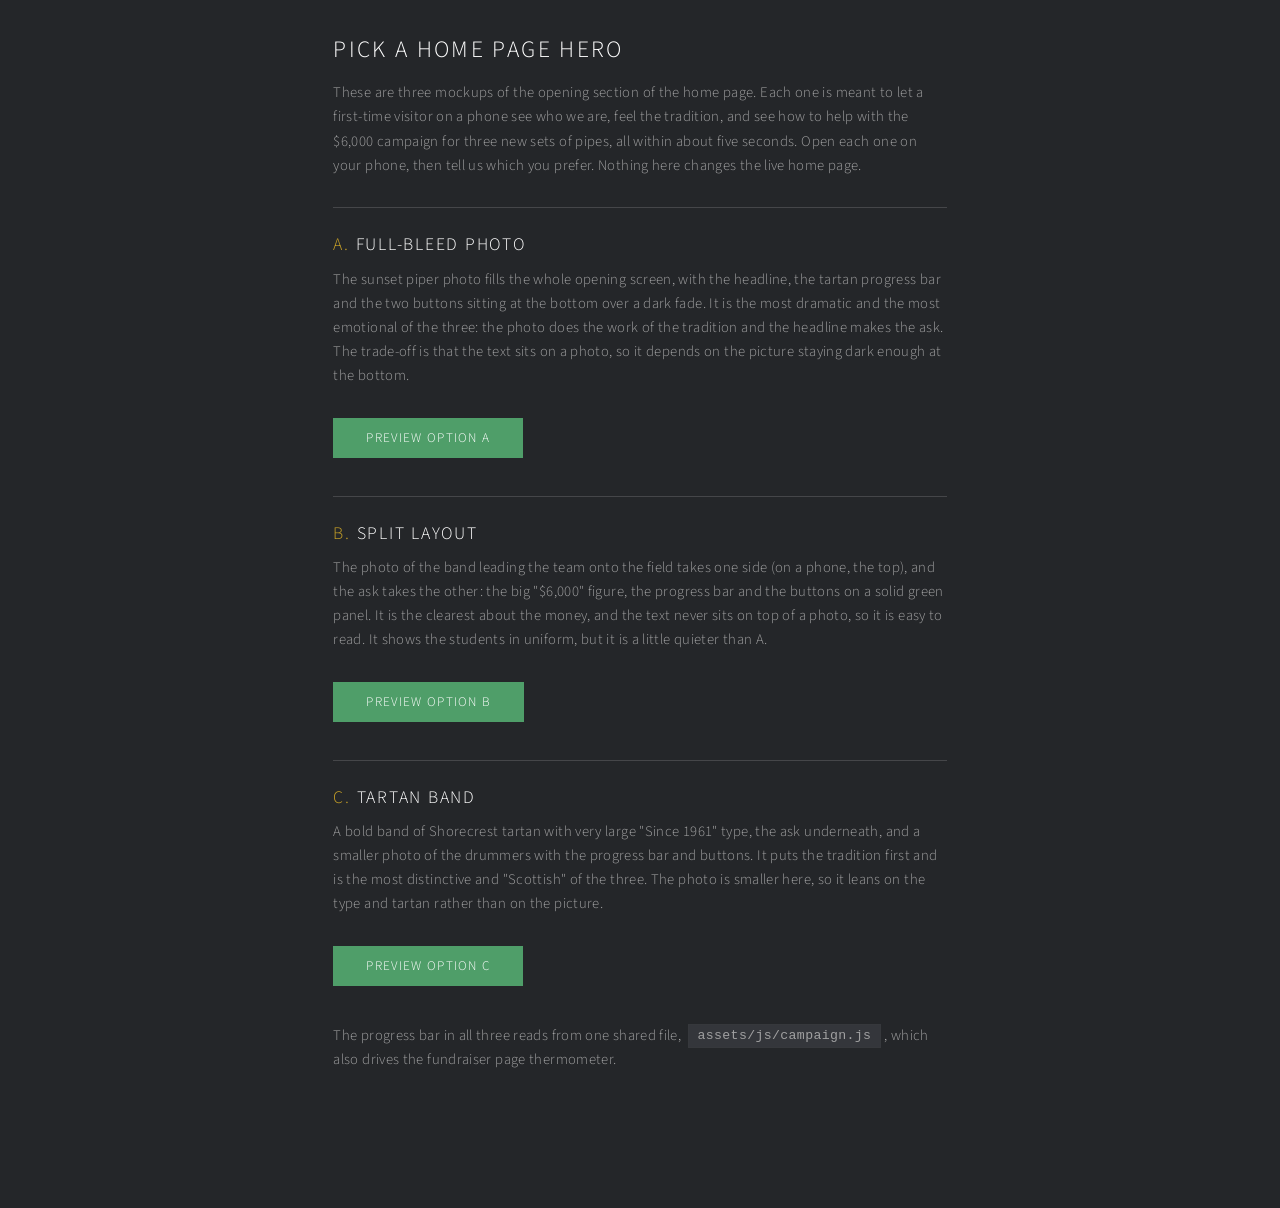
==== mockups/index.html @ 3d513df0 "Add hero mockups and shared campaign numbers (#9) Add assets/js/campaign.js as the single place for " ====
<!DOCTYPE HTML>
<html>
	<head>
		<title>Home page hero options | Shorecrest Pipers Club</title>
		<meta charset="utf-8" />
		<meta name="viewport" content="width=device-width, initial-scale=1" />
		<meta name="robots" content="noindex" />
		<link rel="stylesheet" href="../assets/css/main.css" />
		<link rel="stylesheet" href="../assets/css/pipers.css" />
		<link rel="stylesheet" href="hero.css" />
	</head>
	<body>
		<div class="chooser">
			<h1>Pick a home page hero</h1>
			<p>These are three mockups of the opening section of the home page. Each one is meant to let a first-time visitor on a phone see who we are, feel the tradition, and see how to help with the $6,000 campaign for three new sets of pipes, all within about five seconds. Open each one on your phone, then tell us which you prefer. Nothing here changes the live home page.</p>

			<div class="option">
				<h2><span class="tag">A.</span> Full-bleed photo</h2>
				<p>The sunset piper photo fills the whole opening screen, with the headline, the tartan progress bar and the two buttons sitting at the bottom over a dark fade. It is the most dramatic and the most emotional of the three: the photo does the work of the tradition and the headline makes the ask. The trade-off is that the text sits on a photo, so it depends on the picture staying dark enough at the bottom.</p>
				<p><a href="hero-a.html" class="button primary">Preview option A</a></p>
			</div>

			<div class="option">
				<h2><span class="tag">B.</span> Split layout</h2>
				<p>The photo of the band leading the team onto the field takes one side (on a phone, the top), and the ask takes the other: the big "$6,000" figure, the progress bar and the buttons on a solid green panel. It is the clearest about the money, and the text never sits on top of a photo, so it is easy to read. It shows the students in uniform, but it is a little quieter than A.</p>
				<p><a href="hero-b.html" class="button primary">Preview option B</a></p>
			</div>

			<div class="option">
				<h2><span class="tag">C.</span> Tartan band</h2>
				<p>A bold band of Shorecrest tartan with very large "Since 1961" type, the ask underneath, and a smaller photo of the drummers with the progress bar and buttons. It puts the tradition first and is the most distinctive and "Scottish" of the three. The photo is smaller here, so it leans on the type and tartan rather than on the picture.</p>
				<p><a href="hero-c.html" class="button primary">Preview option C</a></p>
			</div>

			<p>The progress bar in all three reads from one shared file, <code>assets/js/campaign.js</code>, which also drives the fundraiser page thermometer.</p>
		</div>
	</body>
</html>
---- assets/css/main.css ----
@import url(fontawesome-all.min.css);
@import url("https://fonts.googleapis.com/css?family=Source+Sans+Pro:300,300italic,400,400italic");

/*
	Multiverse by HTML5 UP
	html5up.net | @ajlkn
	Free for personal and commercial use under the CCA 3.0 license (html5up.net/license)
*/

@-moz-keyframes spinner {
	0% {
		-moz-transform: rotate(0deg);
		-webkit-transform: rotate(0deg);
		-ms-transform: rotate(0deg);
		transform: rotate(0deg);
	}

	100% {
		-moz-transform: rotate(359deg);
		-webkit-transform: rotate(359deg);
		-ms-transform: rotate(359deg);
		transform: rotate(359deg);
	}
}

@-webkit-keyframes spinner {
	0% {
		-moz-transform: rotate(0deg);
		-webkit-transform: rotate(0deg);
		-ms-transform: rotate(0deg);
		transform: rotate(0deg);
	}

	100% {
		-moz-transform: rotate(359deg);
		-webkit-transform: rotate(359deg);
		-ms-transform: rotate(359deg);
		transform: rotate(359deg);
	}
}

@-ms-keyframes spinner {
	0% {
		-moz-transform: rotate(0deg);
		-webkit-transform: rotate(0deg);
		-ms-transform: rotate(0deg);
		transform: rotate(0deg);
	}

	100% {
		-moz-transform: rotate(359deg);
		-webkit-transform: rotate(359deg);
		-ms-transform: rotate(359deg);
		transform: rotate(359deg);
	}
}

@keyframes spinner {
	0% {
		-moz-transform: rotate(0deg);
		-webkit-transform: rotate(0deg);
		-ms-transform: rotate(0deg);
		transform: rotate(0deg);
	}

	100% {
		-moz-transform: rotate(359deg);
		-webkit-transform: rotate(359deg);
		-ms-transform: rotate(359deg);
		transform: rotate(359deg);
	}
}

html, body, div, span, applet, object,
iframe, h1, h2, h3, h4, h5, h6, p, blockquote,
pre, a, abbr, acronym, address, big, cite,
code, del, dfn, em, img, ins, kbd, q, s, samp,
small, strike, strong, sub, sup, tt, var, b,
u, i, center, dl, dt, dd, ol, ul, li, fieldset,
form, label, legend, table, caption, tbody,
tfoot, thead, tr, th, td, article, aside,
canvas, details, embed, figure, figcaption,
footer, header, hgroup, menu, nav, output, ruby,
section, summary, time, mark, audio, video {
	margin: 0;
	padding: 0;
	border: 0;
	font-size: 100%;
	font: inherit;
	vertical-align: baseline;}

article, aside, details, figcaption, figure,
footer, header, hgroup, menu, nav, section {
	display: block;}

body {
	line-height: 1;
}

ol, ul {
	list-style: none;
}

blockquote, q {
	quotes: none;
}

	blockquote:before, blockquote:after, q:before, q:after {
		content: '';
		content: none;
	}

table {
	border-collapse: collapse;
	border-spacing: 0;
}

body {
	-webkit-text-size-adjust: none;
}

mark {
	background-color: transparent;
	color: inherit;
}

input::-moz-focus-inner {
	border: 0;
	padding: 0;
}

input, select, textarea {
	-moz-appearance: none;
	-webkit-appearance: none;
	-ms-appearance: none;
	appearance: none;
}

/* Basic */

	@-ms-viewport {
		width: device-width;
	}

	body {
		-ms-overflow-style: scrollbar;
	}

	@media screen and (max-width: 480px) {

		html, body {
			min-width: 320px;
		}

	}

	html {
		box-sizing: border-box;
	}

	*, *:before, *:after {
		box-sizing: inherit;
	}

	body {
		background: #242629;
	}

		body.is-preload *, body.is-preload *:before, body.is-preload *:after {
			-moz-animation: none !important;
			-webkit-animation: none !important;
			-ms-animation: none !important;
			animation: none !important;
			-moz-transition: none !important;
			-webkit-transition: none !important;
			-ms-transition: none !important;
			transition: none !important;
		}

		body.is-resizing *, body.is-resizing *:before, body.is-resizing *:after {
			-moz-animation: none !important;
			-webkit-animation: none !important;
			-ms-animation: none !important;
			animation: none !important;
			-moz-transition: none !important;
			-webkit-transition: none !important;
			-ms-transition: none !important;
			transition: none !important;
		}

/* Type */

	body, input, select, textarea {
		color: #a0a0a1;
		font-family: "Source Sans Pro", Helvetica, sans-serif;
		font-size: 15pt;
		font-weight: 300;
		letter-spacing: 0.025em;
		line-height: 1.65;
	}

		@media screen and (max-width: 1680px) {

			body, input, select, textarea {
				font-size: 11pt;
			}

		}

	a {
		-moz-transition: color 0.2s ease-in-out, border-bottom-color 0.2s ease-in-out;
		-webkit-transition: color 0.2s ease-in-out, border-bottom-color 0.2s ease-in-out;
		-ms-transition: color 0.2s ease-in-out, border-bottom-color 0.2s ease-in-out;
		transition: color 0.2s ease-in-out, border-bottom-color 0.2s ease-in-out;
		border-bottom: dotted 1px;
		color: #34a58e;
		text-decoration: none;
	}

		a:hover {
			border-bottom-color: transparent;
			color: #34a58e !important;
		}

	strong, b {
		color: #ffffff;
		font-weight: 300;
	}

	em, i {
		font-style: italic;
	}

	p {
		margin: 0 0 2em 0;
	}

	h1, h2, h3, h4, h5, h6 {
		color: #ffffff;
		font-weight: 300;
		letter-spacing: 0.1em;
		line-height: 1.5;
		margin: 0 0 1em 0;
		text-transform: uppercase;
	}

		h1 a, h2 a, h3 a, h4 a, h5 a, h6 a {
			color: inherit;
			text-decoration: none;
		}

	h1 {
		font-size: 2em;
	}

	h2 {
		font-size: 1.25em;
	}

	h3 {
		font-size: 1.1em;
	}

	h4 {
		font-size: 1em;
	}

	h5 {
		font-size: 0.9em;
	}

	h6 {
		font-size: 0.7em;
	}

	@media screen and (max-width: 736px) {

		h2 {
			font-size: 1em;
		}

		h3 {
			font-size: 0.9em;
		}

		h4 {
			font-size: 0.8em;
		}

		h5 {
			font-size: 0.7em;
		}

		h6 {
			font-size: 0.7em;
		}

	}

	sub {
		font-size: 0.8em;
		position: relative;
		top: 0.5em;
	}

	sup {
		font-size: 0.8em;
		position: relative;
		top: -0.5em;
	}

	blockquote {
		border-left: 4px #36383c;
		font-style: italic;
		margin: 0 0 2em 0;
		padding: 0.5em 0 0.5em 2em;
	}

	code {
		background: #34363b;
		border: solid 1px #36383c;
		font-family: "Courier New", monospace;
		font-size: 0.9em;
		margin: 0 0.25em;
		padding: 0.25em 0.65em;
	}

	pre {
		-webkit-overflow-scrolling: touch;
		font-family: "Courier New", monospace;
		font-size: 0.9em;
		margin: 0 0 2em 0;
	}

		pre code {
			display: block;
			line-height: 1.75;
			padding: 1em 1.5em;
			overflow-x: auto;
		}

	hr {
		border: 0;
		border-bottom: solid 1px #36383c;
		margin: 2em 0;
	}

		hr.major {
			margin: 3em 0;
		}

	.align-left {
		text-align: left;
	}

	.align-center {
		text-align: center;
	}

	.align-right {
		text-align: right;
	}

/* Button */

	input[type="submit"],
	input[type="reset"],
	input[type="button"],
	button,
	.button {
		-moz-appearance: none;
		-webkit-appearance: none;
		-ms-appearance: none;
		appearance: none;
		-moz-transition: background-color 0.2s ease-in-out, box-shadow 0.2s ease-in-out, color 0.2s ease-in-out;
		-webkit-transition: background-color 0.2s ease-in-out, box-shadow 0.2s ease-in-out, color 0.2s ease-in-out;
		-ms-transition: background-color 0.2s ease-in-out, box-shadow 0.2s ease-in-out, color 0.2s ease-in-out;
		transition: background-color 0.2s ease-in-out, box-shadow 0.2s ease-in-out, color 0.2s ease-in-out;
		background-color: transparent;
		border: 0;
		border-radius: 0;
		box-shadow: inset 0 0 0 2px #36383c;
		color: #ffffff !important;
		cursor: pointer;
		display: inline-block;
		font-size: 0.9em;
		font-weight: 300;
		height: 3.05556em;
		letter-spacing: 0.1em;
		line-height: 3.05556em;
		padding: 0 2.5em;
		text-align: center;
		text-decoration: none;
		text-transform: uppercase;
		white-space: nowrap;
	}

		input[type="submit"]:hover,
		input[type="reset"]:hover,
		input[type="button"]:hover,
		button:hover,
		.button:hover {
			box-shadow: inset 0 0 0 2px #34a58e;
			color: #34a58e !important;
		}

			input[type="submit"]:hover:active,
			input[type="reset"]:hover:active,
			input[type="button"]:hover:active,
			button:hover:active,
			.button:hover:active {
				background-color: rgba(52, 165, 142, 0.15);
				color: #34a58e !important;
			}

		input[type="submit"].icon,
		input[type="reset"].icon,
		input[type="button"].icon,
		button.icon,
		.button.icon {
			padding-left: 1.35em;
		}

			input[type="submit"].icon:before,
			input[type="reset"].icon:before,
			input[type="button"].icon:before,
			button.icon:before,
			.button.icon:before {
				margin-right: 0.5em;
			}

		input[type="submit"].fit,
		input[type="reset"].fit,
		input[type="button"].fit,
		button.fit,
		.button.fit {
			width: 100%;
		}

		input[type="submit"].small,
		input[type="reset"].small,
		input[type="button"].small,
		button.small,
		.button.small {
			font-size: 0.8em;
		}

		input[type="submit"].large,
		input[type="reset"].large,
		input[type="button"].large,
		button.large,
		.button.large {
			font-size: 1.35em;
		}

		input[type="submit"].primary,
		input[type="reset"].primary,
		input[type="button"].primary,
		button.primary,
		.button.primary {
			background-color: #34a58e;
			box-shadow: none;
		}

			input[type="submit"].primary:hover,
			input[type="reset"].primary:hover,
			input[type="button"].primary:hover,
			button.primary:hover,
			.button.primary:hover {
				background-color: #47c5ab;
				color: #ffffff !important;
			}

				input[type="submit"].primary:hover:active,
				input[type="reset"].primary:hover:active,
				input[type="button"].primary:hover:active,
				button.primary:hover:active,
				.button.primary:hover:active {
					background-color: #287e6d;
				}

		input[type="submit"].disabled, input[type="submit"]:disabled,
		input[type="reset"].disabled,
		input[type="reset"]:disabled,
		input[type="button"].disabled,
		input[type="button"]:disabled,
		button.disabled,
		button:disabled,
		.button.disabled,
		.button:disabled {
			pointer-events: none;
			opacity: 0.35;
		}

/* Form */

	form {
		margin: 0 0 2em 0;
	}

		form > :last-child {
			margin-bottom: 0;
		}

		form > .fields {
			display: -moz-flex;
			display: -webkit-flex;
			display: -ms-flex;
			display: flex;
			-moz-flex-wrap: wrap;
			-webkit-flex-wrap: wrap;
			-ms-flex-wrap: wrap;
			flex-wrap: wrap;
			width: calc(100% + 3em);
			margin: -1.5em 0 2em -1.5em;
		}

			form > .fields > .field {
				-moz-flex-grow: 0;
				-webkit-flex-grow: 0;
				-ms-flex-grow: 0;
				flex-grow: 0;
				-moz-flex-shrink: 0;
				-webkit-flex-shrink: 0;
				-ms-flex-shrink: 0;
				flex-shrink: 0;
				padding: 1.5em 0 0 1.5em;
				width: calc(100% - 1.5em);
			}

				form > .fields > .field.half {
					width: calc(50% - 0.75em);
				}

				form > .fields > .field.third {
					width: calc(100%/3 - 0.5em);
				}

				form > .fields > .field.quarter {
					width: calc(25% - 0.375em);
				}

		@media screen and (max-width: 736px) {

			form > .fields {
				width: calc(100% + 3em);
				margin: -1.5em 0 2em -1.5em;
			}

				form > .fields > .field {
					padding: 1.5em 0 0 1.5em;
					width: calc(100% - 1.5em);
				}

					form > .fields > .field.half {
						width: calc(100% - 1.5em);
					}

					form > .fields > .field.third {
						width: calc(100% - 1.5em);
					}

					form > .fields > .field.quarter {
						width: calc(100% - 1.5em);
					}

		}

	label {
		color: #ffffff;
		display: block;
		font-size: 0.9em;
		font-weight: 300;
		margin: 0 0 1em 0;
	}

	input[type="text"],
	input[type="password"],
	input[type="email"],
	input[type="tel"],
	input[type="search"],
	input[type="url"],
	select,
	textarea {
		-moz-appearance: none;
		-webkit-appearance: none;
		-ms-appearance: none;
		appearance: none;
		background: #34363b;
		border: 0;
		border-radius: 0;
		color: #a0a0a1;
		display: block;
		outline: 0;
		padding: 0 1em;
		text-decoration: none;
		width: 100%;
	}

		input[type="text"]:invalid,
		input[type="password"]:invalid,
		input[type="email"]:invalid,
		input[type="tel"]:invalid,
		input[type="search"]:invalid,
		input[type="url"]:invalid,
		select:invalid,
		textarea:invalid {
			box-shadow: none;
		}

		input[type="text"]:focus,
		input[type="password"]:focus,
		input[type="email"]:focus,
		input[type="tel"]:focus,
		input[type="search"]:focus,
		input[type="url"]:focus,
		select:focus,
		textarea:focus {
			box-shadow: inset 0 0 0 2px #34a58e;
		}

	select {
		background-image: url("data:image/svg+xml;charset=utf8,%3Csvg xmlns='http://www.w3.org/2000/svg' width='40' height='40' preserveAspectRatio='none' viewBox='0 0 40 40'%3E%3Cpath d='M9.4,12.3l10.4,10.4l10.4-10.4c0.2-0.2,0.5-0.4,0.9-0.4c0.3,0,0.6,0.1,0.9,0.4l3.3,3.3c0.2,0.2,0.4,0.5,0.4,0.9 c0,0.4-0.1,0.6-0.4,0.9L20.7,31.9c-0.2,0.2-0.5,0.4-0.9,0.4c-0.3,0-0.6-0.1-0.9-0.4L4.3,17.3c-0.2-0.2-0.4-0.5-0.4-0.9 c0-0.4,0.1-0.6,0.4-0.9l3.3-3.3c0.2-0.2,0.5-0.4,0.9-0.4S9.1,12.1,9.4,12.3z' fill='%2336383c' /%3E%3C/svg%3E");
		background-size: 1.25rem;
		background-repeat: no-repeat;
		background-position: calc(100% - 1rem) center;
		height: 2.75em;
		padding-right: 2.75em;
		text-overflow: ellipsis;
	}

		select option {
			color: #ffffff;
			background: #242629;
		}

		select:focus::-ms-value {
			background-color: transparent;
		}

		select::-ms-expand {
			display: none;
		}

	input[type="text"],
	input[type="password"],
	input[type="email"],
	input[type="tel"],
	input[type="search"],
	input[type="url"],
	select {
		height: 2.75em;
	}

	textarea {
		padding: 0.75em 1em;
	}

	input[type="checkbox"],
	input[type="radio"] {
		-moz-appearance: none;
		-webkit-appearance: none;
		-ms-appearance: none;
		appearance: none;
		display: block;
		float: left;
		margin-right: -2em;
		opacity: 0;
		width: 1em;
		z-index: -1;
	}

		input[type="checkbox"] + label,
		input[type="radio"] + label {
			text-decoration: none;
			color: #a0a0a1;
			cursor: pointer;
			display: inline-block;
			font-size: 1em;
			font-weight: 300;
			padding-left: 2.4em;
			padding-right: 0.75em;
			position: relative;
		}

			input[type="checkbox"] + label:before,
			input[type="radio"] + label:before {
				-moz-osx-font-smoothing: grayscale;
				-webkit-font-smoothing: antialiased;
				display: inline-block;
				font-style: normal;
				font-variant: normal;
				text-rendering: auto;
				line-height: 1;
				text-transform: none !important;
				font-family: 'Font Awesome 5 Free';
				font-weight: 900;
			}

			input[type="checkbox"] + label:before,
			input[type="radio"] + label:before {
				background: #34363b;
				content: '';
				display: inline-block;
				font-size: 0.8em;
				height: 2.0625em;
				left: 0;
				line-height: 2.0625em;
				position: absolute;
				text-align: center;
				top: 0;
				width: 2.0625em;
			}

		input[type="checkbox"]:checked + label:before,
		input[type="radio"]:checked + label:before {
			background: #34a58e;
			border-color: #34a58e;
			color: #ffffff;
			content: '\f00c';
		}

		input[type="checkbox"]:focus + label:before,
		input[type="radio"]:focus + label:before {
			box-shadow: 0 0 0 2px #34a58e;
		}

	input[type="radio"] + label:before {
		border-radius: 100%;
	}

	::-webkit-input-placeholder {
		color: #707071 !important;
		opacity: 1.0;
	}

	:-moz-placeholder {
		color: #707071 !important;
		opacity: 1.0;
	}

	::-moz-placeholder {
		color: #707071 !important;
		opacity: 1.0;
	}

	:-ms-input-placeholder {
		color: #707071 !important;
		opacity: 1.0;
	}

/* Icon */

	.icon {
		text-decoration: none;
		border-bottom: none;
		position: relative;
	}

		.icon:before {
			-moz-osx-font-smoothing: grayscale;
			-webkit-font-smoothing: antialiased;
			display: inline-block;
			font-style: normal;
			font-variant: normal;
			text-rendering: auto;
			line-height: 1;
			text-transform: none !important;
			font-family: 'Font Awesome 5 Free';
			font-weight: 400;
		}

		.icon > .label {
			display: none;
		}

		.icon:before {
			line-height: inherit;
		}

		.icon.solid:before {
			font-weight: 900;
		}

		.icon.brands:before {
			font-family: 'Font Awesome 5 Brands';
		}

/* List */

	ol {
		list-style: decimal;
		margin: 0 0 2em 0;
		padding-left: 1.25em;
	}

		ol li {
			padding-left: 0.25em;
		}

	ul {
		list-style: disc;
		margin: 0 0 2em 0;
		padding-left: 1em;
	}

		ul li {
			padding-left: 0.5em;
		}

		ul.alt {
			list-style: none;
			padding-left: 0;
		}

			ul.alt li {
				border-top: solid 1px #36383c;
				padding: 0.5em 0;
			}

				ul.alt li:first-child {
					border-top: 0;
					padding-top: 0;
				}

	dl {
		margin: 0 0 2em 0;
	}

		dl dt {
			display: block;
			font-weight: 300;
			margin: 0 0 1em 0;
		}

		dl dd {
			margin-left: 2em;
		}

/* Actions */

	ul.actions {
		display: -moz-flex;
		display: -webkit-flex;
		display: -ms-flex;
		display: flex;
		cursor: default;
		list-style: none;
		margin-left: -1em;
		padding-left: 0;
	}

		ul.actions li {
			padding: 0 0 0 1em;
			vertical-align: middle;
		}

		ul.actions.special {
			-moz-justify-content: center;
			-webkit-justify-content: center;
			-ms-justify-content: center;
			justify-content: center;
			width: 100%;
			margin-left: 0;
		}

			ul.actions.special li:first-child {
				padding-left: 0;
			}

		ul.actions.stacked {
			-moz-flex-direction: column;
			-webkit-flex-direction: column;
			-ms-flex-direction: column;
			flex-direction: column;
			margin-left: 0;
		}

			ul.actions.stacked li {
				padding: 1.3em 0 0 0;
			}

				ul.actions.stacked li:first-child {
					padding-top: 0;
				}

		ul.actions.fit {
			width: calc(100% + 1em);
		}

			ul.actions.fit li {
				-moz-flex-grow: 1;
				-webkit-flex-grow: 1;
				-ms-flex-grow: 1;
				flex-grow: 1;
				-moz-flex-shrink: 1;
				-webkit-flex-shrink: 1;
				-ms-flex-shrink: 1;
				flex-shrink: 1;
				width: 100%;
			}

				ul.actions.fit li > * {
					width: 100%;
				}

			ul.actions.fit.stacked {
				width: 100%;
			}

		@media screen and (max-width: 480px) {

			ul.actions:not(.fixed) {
				-moz-flex-direction: column;
				-webkit-flex-direction: column;
				-ms-flex-direction: column;
				flex-direction: column;
				margin-left: 0;
				width: 100% !important;
			}

				ul.actions:not(.fixed) li {
					-moz-flex-grow: 1;
					-webkit-flex-grow: 1;
					-ms-flex-grow: 1;
					flex-grow: 1;
					-moz-flex-shrink: 1;
					-webkit-flex-shrink: 1;
					-ms-flex-shrink: 1;
					flex-shrink: 1;
					padding: 1em 0 0 0;
					text-align: center;
					width: 100%;
				}

					ul.actions:not(.fixed) li > * {
						width: 100%;
					}

					ul.actions:not(.fixed) li:first-child {
						padding-top: 0;
					}

					ul.actions:not(.fixed) li input[type="submit"],
					ul.actions:not(.fixed) li input[type="reset"],
					ul.actions:not(.fixed) li input[type="button"],
					ul.actions:not(.fixed) li button,
					ul.actions:not(.fixed) li .button {
						width: 100%;
					}

						ul.actions:not(.fixed) li input[type="submit"].icon:before,
						ul.actions:not(.fixed) li input[type="reset"].icon:before,
						ul.actions:not(.fixed) li input[type="button"].icon:before,
						ul.actions:not(.fixed) li button.icon:before,
						ul.actions:not(.fixed) li .button.icon:before {
							margin-left: -0.5rem;
						}

		}

/* Icons */

	ul.icons {
		cursor: default;
		list-style: none;
		padding-left: 0;
	}

		ul.icons li {
			display: inline-block;
			padding: 0 1em 0 0;
		}

			ul.icons li:last-child {
				padding-right: 0;
			}

			ul.icons li .icon {
				color: #505051;
			}

				ul.icons li .icon:before {
					font-size: 1.5em;
				}

/* Table */

	.table-wrapper {
		-webkit-overflow-scrolling: touch;
		overflow-x: auto;
	}

	table {
		margin: 0 0 2em 0;
		width: 100%;
	}

		table tbody tr {
			border: solid 1px #36383c;
			border-left: 0;
			border-right: 0;
		}

			table tbody tr:nth-child(2n + 1) {
				background-color: #34363b;
			}

		table td {
			padding: 0.75em 0.75em;
		}

		table th {
			color: #ffffff;
			font-size: 0.9em;
			font-weight: 300;
			padding: 0 0.75em 0.75em 0.75em;
			text-align: left;
		}

		table thead {
			border-bottom: solid 2px #36383c;
		}

		table tfoot {
			border-top: solid 2px #36383c;
		}

		table.alt {
			border-collapse: separate;
		}

			table.alt tbody tr td {
				border: solid 1px #36383c;
				border-left-width: 0;
				border-top-width: 0;
			}

				table.alt tbody tr td:first-child {
					border-left-width: 1px;
				}

			table.alt tbody tr:first-child td {
				border-top-width: 1px;
			}

			table.alt thead {
				border-bottom: 0;
			}

			table.alt tfoot {
				border-top: 0;
			}

/* Panel */

	.panel {
		padding: 4em 4em 2em 4em ;
		-moz-transform: translateY(100vh);
		-webkit-transform: translateY(100vh);
		-ms-transform: translateY(100vh);
		transform: translateY(100vh);
		-moz-transition: -moz-transform 0.5s ease;
		-webkit-transition: -webkit-transform 0.5s ease;
		-ms-transition: -ms-transform 0.5s ease;
		transition: transform 0.5s ease;
		-webkit-overflow-scrolling: touch;
		background: rgba(36, 38, 41, 0.975);
		bottom: 4em;
		left: 0;
		max-height: calc(80vh - 4em);
		overflow-y: auto;
		position: fixed;
		width: 100%;
		z-index: 10001;
	}

		.panel.active {
			-moz-transform: translateY(1px);
			-webkit-transform: translateY(1px);
			-ms-transform: translateY(1px);
			transform: translateY(1px);
		}

		.panel > .inner {
			margin: 0 auto;
			max-width: 100%;
			width: 75em;
		}

			.panel > .inner.split {
				display: -moz-flex;
				display: -webkit-flex;
				display: -ms-flex;
				display: flex;
			}

				.panel > .inner.split > div {
					margin-left: 4em;
					width: 50%;
				}

				.panel > .inner.split > :first-child {
					margin-left: 0;
				}

		.panel > .closer {
			-moz-transition: opacity 0.2s ease-in-out;
			-webkit-transition: opacity 0.2s ease-in-out;
			-ms-transition: opacity 0.2s ease-in-out;
			transition: opacity 0.2s ease-in-out;
			background-image: url("images/close.svg");
			background-position: center;
			background-repeat: no-repeat;
			background-size: 3em;
			cursor: pointer;
			height: 5em;
			opacity: 0.25;
			position: absolute;
			right: 0;
			top: 0;
			width: 5em;
			z-index: 2;
		}

			.panel > .closer:hover {
				opacity: 1.0;
			}

		@media screen and (max-width: 1280px) {

			.panel {
				padding: 3em 3em 1em 3em ;
			}

				.panel > .inner.split > div {
					margin-left: 3em;
				}

				.panel > .closer {
					background-size: 2.5em;
					background-position: 75% 25%;
				}

		}

		@media screen and (max-width: 980px) {

			.panel > .inner.split {
				-moz-flex-direction: column;
				-webkit-flex-direction: column;
				-ms-flex-direction: column;
				flex-direction: column;
			}

				.panel > .inner.split > div {
					margin-left: 0;
					width: 100%;
				}

		}

		@media screen and (max-width: 736px) {

			.panel {
				-moz-transform: translateY(-100vh);
				-webkit-transform: translateY(-100vh);
				-ms-transform: translateY(-100vh);
				transform: translateY(-100vh);
				padding: 4em 2em 2em 2em ;
				bottom: auto;
				top: calc(4em - 1px);
			}

				.panel.active {
					-moz-transform: translateY(0);
					-webkit-transform: translateY(0);
					-ms-transform: translateY(0);
					transform: translateY(0);
				}

		}

/* Poptrox Popup */

	.poptrox-overlay {
		-webkit-tap-highlight-color: rgba(255, 255, 255, 0);
	}

	.poptrox-popup {
		background: rgba(31, 34, 36, 0.925);
		box-shadow: 0 1em 3em 0.5em rgba(0, 0, 0, 0.25);
		cursor: default;
	}

		.poptrox-popup:before {
			-moz-transition: opacity 0.2s ease-in-out;
			-webkit-transition: opacity 0.2s ease-in-out;
			-ms-transition: opacity 0.2s ease-in-out;
			transition: opacity 0.2s ease-in-out;
			background-image: -moz-linear-gradient(to left, rgba(31,34,36,0.35), rgba(31,34,36,0) 10em, rgba(31,34,36,0)), -moz-linear-gradient(to right, rgba(31,34,36,0.35), rgba(31,34,36,0) 10em, rgba(31,34,36,0));
			background-image: -webkit-linear-gradient(to left, rgba(31,34,36,0.35), rgba(31,34,36,0) 10em, rgba(31,34,36,0)), -webkit-linear-gradient(to right, rgba(31,34,36,0.35), rgba(31,34,36,0) 10em, rgba(31,34,36,0));
			background-image: -ms-linear-gradient(to left, rgba(31,34,36,0.35), rgba(31,34,36,0) 10em, rgba(31,34,36,0)), -ms-linear-gradient(to right, rgba(31,34,36,0.35), rgba(31,34,36,0) 10em, rgba(31,34,36,0));
			background-image: linear-gradient(to left, rgba(31,34,36,0.35), rgba(31,34,36,0) 10em, rgba(31,34,36,0)), linear-gradient(to right, rgba(31,34,36,0.35), rgba(31,34,36,0) 10em, rgba(31,34,36,0));
			content: '';
			display: block;
			height: 100%;
			left: 0;
			position: absolute;
			top: 0;
			width: 100%;
			z-index: 1;
			opacity: 1;
		}

		.poptrox-popup .closer {
			-moz-transition: opacity 0.2s ease-in-out;
			-webkit-transition: opacity 0.2s ease-in-out;
			-ms-transition: opacity 0.2s ease-in-out;
			transition: opacity 0.2s ease-in-out;
			background-image: url("images/close.svg");
			background-position: center;
			background-repeat: no-repeat;
			background-size: 3em;
			height: 5em;
			opacity: 0;
			position: absolute;
			right: 0;
			top: 0;
			width: 5em;
			z-index: 2;
		}

		.poptrox-popup .nav-previous,
		.poptrox-popup .nav-next {
			-moz-transition: opacity 0.2s ease-in-out;
			-webkit-transition: opacity 0.2s ease-in-out;
			-ms-transition: opacity 0.2s ease-in-out;
			transition: opacity 0.2s ease-in-out;
			background-image: url("images/arrow.svg");
			background-position: center;
			background-repeat: no-repeat;
			background-size: 5em;
			cursor: pointer;
			height: 8em;
			margin-top: -4em;
			opacity: 0;
			position: absolute;
			top: 50%;
			width: 6em;
			z-index: 2;
		}

		.poptrox-popup .nav-previous {
			-moz-transform: scaleX(-1);
			-webkit-transform: scaleX(-1);
			-ms-transform: scaleX(-1);
			transform: scaleX(-1);
			left: 0;
		}

		.poptrox-popup .nav-next {
			right: 0;
		}

		.poptrox-popup .caption {
			padding: 2em 2em 0.1em 2em ;
			background-image: -moz-linear-gradient(to top, rgba(16,16,16,0.45) 25%, rgba(16,16,16,0) 100%);
			background-image: -webkit-linear-gradient(to top, rgba(16,16,16,0.45) 25%, rgba(16,16,16,0) 100%);
			background-image: -ms-linear-gradient(to top, rgba(16,16,16,0.45) 25%, rgba(16,16,16,0) 100%);
			background-image: linear-gradient(to top, rgba(16,16,16,0.45) 25%, rgba(16,16,16,0) 100%);
			bottom: 0;
			cursor: default;
			left: 0;
			position: absolute;
			text-align: left;
			width: 100%;
			z-index: 2;
		}

			.poptrox-popup .caption h2, .poptrox-popup .caption h3, .poptrox-popup .caption h4, .poptrox-popup .caption h5, .poptrox-popup .caption h6 {
				margin: 0 0 0.5em 0;
			}

			.poptrox-popup .caption p {
				color: #ffffff;
			}

		.poptrox-popup .loader {
			-moz-animation: spinner 1s infinite linear !important;
			-webkit-animation: spinner 1s infinite linear !important;
			-ms-animation: spinner 1s infinite linear !important;
			animation: spinner 1s infinite linear !important;
			background-image: url("images/spinner.svg");
			background-position: center;
			background-repeat: no-repeat;
			background-size: contain;
			display: block;
			font-size: 2em;
			height: 2em;
			left: 50%;
			line-height: 2em;
			margin: -1em 0 0 -1em;
			opacity: 0.25;
			position: absolute;
			text-align: center;
			top: 50%;
			width: 2em;
		}

		.poptrox-popup:hover .closer,
		.poptrox-popup:hover .nav-previous,
		.poptrox-popup:hover .nav-next {
			opacity: 0.5;
		}

			.poptrox-popup:hover .closer:hover,
			.poptrox-popup:hover .nav-previous:hover,
			.poptrox-popup:hover .nav-next:hover {
				opacity: 1.0;
			}

		.poptrox-popup.loading:before {
			opacity: 0;
		}

		body.touch .poptrox-popup .closer,
		body.touch .poptrox-popup .nav-previous,
		body.touch .poptrox-popup .nav-next {
			opacity: 1.0 !important;
		}

		@media screen and (max-width: 980px) {

			.poptrox-popup .closer {
				background-size: 3em;
			}

			.poptrox-popup .nav-previous,
			.poptrox-popup .nav-next {
				background-size: 4em;
			}

		}

		@media screen and (max-width: 736px) {

			.poptrox-popup:before {
				display: none;
			}

			.poptrox-popup .caption {
				display: none !important;
			}

			.poptrox-popup .closer,
			.poptrox-popup .nav-previous,
			.poptrox-popup .nav-next {
				display: none !important;
			}

		}

/* Wrapper */

	#wrapper {
		-moz-transition: -moz-filter 0.5s ease, -webkit-filter 0.5s ease, -ms-filter 0.5s ease, -moz-filter 0.5s ease;
		-webkit-transition: -moz-filter 0.5s ease, -webkit-filter 0.5s ease, -ms-filter 0.5s ease, -webkit-filter 0.5s ease;
		-ms-transition: -moz-filter 0.5s ease, -webkit-filter 0.5s ease, -ms-filter 0.5s ease, -ms-filter 0.5s ease;
		transition: -moz-filter 0.5s ease, -webkit-filter 0.5s ease, -ms-filter 0.5s ease, filter 0.5s ease;
		position: relative;
	}

		#wrapper:after {
			pointer-events: none;
			-moz-transition: opacity 0.5s ease, visibility 0.5s;
			-webkit-transition: opacity 0.5s ease, visibility 0.5s;
			-ms-transition: opacity 0.5s ease, visibility 0.5s;
			transition: opacity 0.5s ease, visibility 0.5s;
			background: rgba(36, 38, 41, 0.5);
			content: '';
			display: block;
			height: 100%;
			left: 0;
			opacity: 0;
			position: absolute;
			top: 0;
			visibility: hidden;
			width: 100%;
			z-index: 1;
		}

			body.ie #wrapper:after {
				background: rgba(36, 38, 41, 0.8);
			}

		body.modal-active #wrapper {
			-moz-filter: blur(8px);
			-webkit-filter: blur(8px);
			-ms-filter: blur(8px);
			filter: blur(8px);
		}

			body.modal-active #wrapper:after {
				pointer-events: auto;
				opacity: 1;
				visibility: visible;
				z-index: 10003;
			}

		#wrapper:before {
			-moz-animation: spinner 1s infinite linear !important;
			-webkit-animation: spinner 1s infinite linear !important;
			-ms-animation: spinner 1s infinite linear !important;
			animation: spinner 1s infinite linear !important;
			pointer-events: none;
			-moz-transition: top 0.75s ease-in-out, opacity 0.35s ease-out, visibility 0.35s;
			-webkit-transition: top 0.75s ease-in-out, opacity 0.35s ease-out, visibility 0.35s;
			-ms-transition: top 0.75s ease-in-out, opacity 0.35s ease-out, visibility 0.35s;
			transition: top 0.75s ease-in-out, opacity 0.35s ease-out, visibility 0.35s;
			background-image: url("images/spinner.svg");
			background-position: center;
			background-repeat: no-repeat;
			background-size: contain;
			content: '';
			display: block;
			font-size: 2em;
			height: 2em;
			left: 50%;
			line-height: 2em;
			margin: -1em 0 0 -1em;
			opacity: 0;
			position: fixed;
			text-align: center;
			top: 75%;
			visibility: hidden;
			width: 2em;
		}

		body.is-preload #wrapper:before {
			-moz-transition: opacity 1s ease-out !important;
			-webkit-transition: opacity 1s ease-out !important;
			-ms-transition: opacity 1s ease-out !important;
			transition: opacity 1s ease-out !important;
			-moz-transition-delay: 0.5s !important;
			-webkit-transition-delay: 0.5s !important;
			-ms-transition-delay: 0.5s !important;
			transition-delay: 0.5s !important;
			opacity: 0.25;
			top: 50%;
			visibility: visible;
		}

/* Header */

	body {
		padding: 0 0 4em 0;
	}

	#header {
		-moz-transform: translateY(0);
		-webkit-transform: translateY(0);
		-ms-transform: translateY(0);
		transform: translateY(0);
		-moz-transition: -moz-transform 1s ease;
		-webkit-transition: -webkit-transform 1s ease;
		-ms-transition: -ms-transform 1s ease;
		transition: transform 1s ease;
		-moz-user-select: none;
		-ms-user-select: none;
		-webkit-user-select: none;
		background: #1f2224;
		bottom: -1em;
		height: 5em;
		left: 0;
		line-height: 4em;
		padding: 0 1.5em;
		position: fixed;
		user-select: none;
		width: 100%;
		z-index: 10002;
	}

		body.is-preload #header {
			-moz-transform: translateY(4em);
			-webkit-transform: translateY(4em);
			-ms-transform: translateY(4em);
			transform: translateY(4em);
		}

		#header h1 {
			color: #a0a0a1;
			display: inline-block;
			font-size: 1em;
			line-height: 1;
			margin: 0;
			vertical-align: middle;
		}

			#header h1 a {
				border: 0;
				color: inherit;
			}

				#header h1 a:hover {
					color: inherit !important;
				}

		#header nav {
			position: absolute;
			right: 0;
			top: 0;
		}

			#header nav > ul {
				list-style: none;
				margin: 0;
				padding: 0;
			}

				#header nav > ul > li {
					display: inline-block;
					padding: 0;
				}

					#header nav > ul > li a {
						-moz-transition: background-color 0.5s ease;
						-webkit-transition: background-color 0.5s ease;
						-ms-transition: background-color 0.5s ease;
						transition: background-color 0.5s ease;
						border: 0;
						color: #ffffff;
						display: inline-block;
						letter-spacing: 0.1em;
						padding: 0 1.65em;
						text-transform: uppercase;
					}

						#header nav > ul > li a.icon:before {
							color: #505051;
							float: right;
							margin-left: 0.75em;
						}

						#header nav > ul > li a:hover {
							color: #ffffff !important;
						}

						#header nav > ul > li a.active {
							background-color: #242629;
						}

	@media screen and (max-width: 736px) {

		body {
			padding: 4em 0 0 0;
		}

		#header {
			-moz-transform: translateY(0);
			-webkit-transform: translateY(0);
			-ms-transform: translateY(0);
			transform: translateY(0);
			bottom: auto;
			height: 4em;
			padding: 0 1em;
			top: 0;
		}

			body.is-preload #header {
				-moz-transform: translateY(-3.4em);
				-webkit-transform: translateY(-3.4em);
				-ms-transform: translateY(-3.4em);
				transform: translateY(-3.4em);
			}

			#header h1 {
				font-size: 0.9em;
			}

			#header nav > ul > li a {
				font-size: 0.9em;
				padding: 0 1.15em;
			}

	}

/* Main */

	#main {
		-moz-transition: -moz-filter 0.5s ease, -webkit-filter 0.5s ease, -ms-filter 0.5s ease, -moz-filter 0.5s ease;
		-webkit-transition: -moz-filter 0.5s ease, -webkit-filter 0.5s ease, -ms-filter 0.5s ease, -webkit-filter 0.5s ease;
		-ms-transition: -moz-filter 0.5s ease, -webkit-filter 0.5s ease, -ms-filter 0.5s ease, -ms-filter 0.5s ease;
		transition: -moz-filter 0.5s ease, -webkit-filter 0.5s ease, -ms-filter 0.5s ease, filter 0.5s ease;
		display: -moz-flex;
		display: -webkit-flex;
		display: -ms-flex;
		display: flex;
		-moz-flex-wrap: wrap;
		-webkit-flex-wrap: wrap;
		-ms-flex-wrap: wrap;
		flex-wrap: wrap;
		-webkit-tap-highlight-color: rgba(255, 255, 255, 0);
	}

		#main .thumb {
			-moz-transition: opacity 1.25s ease-in-out;
			-webkit-transition: opacity 1.25s ease-in-out;
			-ms-transition: opacity 1.25s ease-in-out;
			transition: opacity 1.25s ease-in-out;
			pointer-events: auto;
			-webkit-tap-highlight-color: rgba(255, 255, 255, 0);
			opacity: 1;
			overflow: hidden;
			position: relative;
		}

			#main .thumb:after {
				background-image: -moz-linear-gradient(to top, rgba(10,17,25,0.35) 5%, rgba(10,17,25,0) 35%);
				background-image: -webkit-linear-gradient(to top, rgba(10,17,25,0.35) 5%, rgba(10,17,25,0) 35%);
				background-image: -ms-linear-gradient(to top, rgba(10,17,25,0.35) 5%, rgba(10,17,25,0) 35%);
				background-image: linear-gradient(to top, rgba(10,17,25,0.35) 5%, rgba(10,17,25,0) 35%);
				pointer-events: none;
				background-size: cover;
				content: '';
				display: block;
				height: 100%;
				left: 0;
				position: absolute;
				top: 0;
				width: 100%;
			}

			#main .thumb > .image {
				-webkit-tap-highlight-color: rgba(255, 255, 255, 0);
				background-position: center;
				background-repeat: no-repeat;
				background-size: cover;
				border: 0;
				height: 100%;
				left: 0;
				position: absolute;
				top: 0;
				width: 100%;
			}

			#main .thumb > h2 {
				pointer-events: none;
				bottom: 1.875em;
				font-size: 0.8em;
				left: 2.1875em;
				margin: 0;
				position: absolute;
				z-index: 1;
			}

			#main .thumb > p {
				display: none;
			}

		#main:after {
			pointer-events: none;
			-moz-transition: opacity 0.5s ease, visibility 0.5s;
			-webkit-transition: opacity 0.5s ease, visibility 0.5s;
			-ms-transition: opacity 0.5s ease, visibility 0.5s;
			transition: opacity 0.5s ease, visibility 0.5s;
			background: rgba(36, 38, 41, 0.25);
			content: '';
			display: block;
			height: 100%;
			left: 0;
			opacity: 0;
			position: absolute;
			top: 0;
			visibility: hidden;
			width: 100%;
			z-index: 1;
		}

			body.ie #main:after {
				background: rgba(36, 38, 41, 0.55);
			}

		body.content-active #main {
			-moz-filter: blur(6px);
			-webkit-filter: blur(6px);
			-ms-filter: blur(6px);
			filter: blur(6px);
		}

			body.content-active #main:after {
				pointer-events: auto;
				opacity: 1;
				visibility: visible;
			}

		body.is-preload #main .thumb {
			pointer-events: none;
			opacity: 0;
		}

		#main .thumb {
			-moz-transition-delay: 2.525s;
			-webkit-transition-delay: 2.525s;
			-ms-transition-delay: 2.525s;
			transition-delay: 2.525s;
			height: calc(40vh - 2em);
			min-height: 20em;
			width: 25%;
		}

			#main .thumb:nth-child(1) {
				-moz-transition-delay: 0.65s;
				-webkit-transition-delay: 0.65s;
				-ms-transition-delay: 0.65s;
				transition-delay: 0.65s;
			}

			#main .thumb:nth-child(2) {
				-moz-transition-delay: 0.8s;
				-webkit-transition-delay: 0.8s;
				-ms-transition-delay: 0.8s;
				transition-delay: 0.8s;
			}

			#main .thumb:nth-child(3) {
				-moz-transition-delay: 0.95s;
				-webkit-transition-delay: 0.95s;
				-ms-transition-delay: 0.95s;
				transition-delay: 0.95s;
			}

			#main .thumb:nth-child(4) {
				-moz-transition-delay: 1.1s;
				-webkit-transition-delay: 1.1s;
				-ms-transition-delay: 1.1s;
				transition-delay: 1.1s;
			}

			#main .thumb:nth-child(5) {
				-moz-transition-delay: 1.25s;
				-webkit-transition-delay: 1.25s;
				-ms-transition-delay: 1.25s;
				transition-delay: 1.25s;
			}

			#main .thumb:nth-child(6) {
				-moz-transition-delay: 1.4s;
				-webkit-transition-delay: 1.4s;
				-ms-transition-delay: 1.4s;
				transition-delay: 1.4s;
			}

			#main .thumb:nth-child(7) {
				-moz-transition-delay: 1.55s;
				-webkit-transition-delay: 1.55s;
				-ms-transition-delay: 1.55s;
				transition-delay: 1.55s;
			}

			#main .thumb:nth-child(8) {
				-moz-transition-delay: 1.7s;
				-webkit-transition-delay: 1.7s;
				-ms-transition-delay: 1.7s;
				transition-delay: 1.7s;
			}

			#main .thumb:nth-child(9) {
				-moz-transition-delay: 1.85s;
				-webkit-transition-delay: 1.85s;
				-ms-transition-delay: 1.85s;
				transition-delay: 1.85s;
			}

			#main .thumb:nth-child(10) {
				-moz-transition-delay: 2s;
				-webkit-transition-delay: 2s;
				-ms-transition-delay: 2s;
				transition-delay: 2s;
			}

			#main .thumb:nth-child(11) {
				-moz-transition-delay: 2.15s;
				-webkit-transition-delay: 2.15s;
				-ms-transition-delay: 2.15s;
				transition-delay: 2.15s;
			}

			#main .thumb:nth-child(12) {
				-moz-transition-delay: 2.3s;
				-webkit-transition-delay: 2.3s;
				-ms-transition-delay: 2.3s;
				transition-delay: 2.3s;
			}

		@media screen and (max-width: 1680px) {

			#main .thumb {
				-moz-transition-delay: 2.075s;
				-webkit-transition-delay: 2.075s;
				-ms-transition-delay: 2.075s;
				transition-delay: 2.075s;
				height: calc(40vh - 2em);
				min-height: 20em;
				width: 33.33333%;
			}

				#main .thumb:nth-child(1) {
					-moz-transition-delay: 0.65s;
					-webkit-transition-delay: 0.65s;
					-ms-transition-delay: 0.65s;
					transition-delay: 0.65s;
				}

				#main .thumb:nth-child(2) {
					-moz-transition-delay: 0.8s;
					-webkit-transition-delay: 0.8s;
					-ms-transition-delay: 0.8s;
					transition-delay: 0.8s;
				}

				#main .thumb:nth-child(3) {
					-moz-transition-delay: 0.95s;
					-webkit-transition-delay: 0.95s;
					-ms-transition-delay: 0.95s;
					transition-delay: 0.95s;
				}

				#main .thumb:nth-child(4) {
					-moz-transition-delay: 1.1s;
					-webkit-transition-delay: 1.1s;
					-ms-transition-delay: 1.1s;
					transition-delay: 1.1s;
				}

				#main .thumb:nth-child(5) {
					-moz-transition-delay: 1.25s;
					-webkit-transition-delay: 1.25s;
					-ms-transition-delay: 1.25s;
					transition-delay: 1.25s;
				}

				#main .thumb:nth-child(6) {
					-moz-transition-delay: 1.4s;
					-webkit-transition-delay: 1.4s;
					-ms-transition-delay: 1.4s;
					transition-delay: 1.4s;
				}

				#main .thumb:nth-child(7) {
					-moz-transition-delay: 1.55s;
					-webkit-transition-delay: 1.55s;
					-ms-transition-delay: 1.55s;
					transition-delay: 1.55s;
				}

				#main .thumb:nth-child(8) {
					-moz-transition-delay: 1.7s;
					-webkit-transition-delay: 1.7s;
					-ms-transition-delay: 1.7s;
					transition-delay: 1.7s;
				}

				#main .thumb:nth-child(9) {
					-moz-transition-delay: 1.85s;
					-webkit-transition-delay: 1.85s;
					-ms-transition-delay: 1.85s;
					transition-delay: 1.85s;
				}

		}

		@media screen and (max-width: 1280px) {

			#main .thumb {
				-moz-transition-delay: 1.625s;
				-webkit-transition-delay: 1.625s;
				-ms-transition-delay: 1.625s;
				transition-delay: 1.625s;
				height: calc(40vh - 2em);
				min-height: 20em;
				width: 50%;
			}

				#main .thumb:nth-child(1) {
					-moz-transition-delay: 0.65s;
					-webkit-transition-delay: 0.65s;
					-ms-transition-delay: 0.65s;
					transition-delay: 0.65s;
				}

				#main .thumb:nth-child(2) {
					-moz-transition-delay: 0.8s;
					-webkit-transition-delay: 0.8s;
					-ms-transition-delay: 0.8s;
					transition-delay: 0.8s;
				}

				#main .thumb:nth-child(3) {
					-moz-transition-delay: 0.95s;
					-webkit-transition-delay: 0.95s;
					-ms-transition-delay: 0.95s;
					transition-delay: 0.95s;
				}

				#main .thumb:nth-child(4) {
					-moz-transition-delay: 1.1s;
					-webkit-transition-delay: 1.1s;
					-ms-transition-delay: 1.1s;
					transition-delay: 1.1s;
				}

				#main .thumb:nth-child(5) {
					-moz-transition-delay: 1.25s;
					-webkit-transition-delay: 1.25s;
					-ms-transition-delay: 1.25s;
					transition-delay: 1.25s;
				}

				#main .thumb:nth-child(6) {
					-moz-transition-delay: 1.4s;
					-webkit-transition-delay: 1.4s;
					-ms-transition-delay: 1.4s;
					transition-delay: 1.4s;
				}

		}

		@media screen and (max-width: 980px) {

			#main .thumb {
				-moz-transition-delay: 2.075s;
				-webkit-transition-delay: 2.075s;
				-ms-transition-delay: 2.075s;
				transition-delay: 2.075s;
				height: calc(28.57143vh - 1.33333em);
				min-height: 18em;
				width: 50%;
			}

				#main .thumb:nth-child(1) {
					-moz-transition-delay: 0.65s;
					-webkit-transition-delay: 0.65s;
					-ms-transition-delay: 0.65s;
					transition-delay: 0.65s;
				}

				#main .thumb:nth-child(2) {
					-moz-transition-delay: 0.8s;
					-webkit-transition-delay: 0.8s;
					-ms-transition-delay: 0.8s;
					transition-delay: 0.8s;
				}

				#main .thumb:nth-child(3) {
					-moz-transition-delay: 0.95s;
					-webkit-transition-delay: 0.95s;
					-ms-transition-delay: 0.95s;
					transition-delay: 0.95s;
				}

				#main .thumb:nth-child(4) {
					-moz-transition-delay: 1.1s;
					-webkit-transition-delay: 1.1s;
					-ms-transition-delay: 1.1s;
					transition-delay: 1.1s;
				}

				#main .thumb:nth-child(5) {
					-moz-transition-delay: 1.25s;
					-webkit-transition-delay: 1.25s;
					-ms-transition-delay: 1.25s;
					transition-delay: 1.25s;
				}

				#main .thumb:nth-child(6) {
					-moz-transition-delay: 1.4s;
					-webkit-transition-delay: 1.4s;
					-ms-transition-delay: 1.4s;
					transition-delay: 1.4s;
				}

				#main .thumb:nth-child(7) {
					-moz-transition-delay: 1.55s;
					-webkit-transition-delay: 1.55s;
					-ms-transition-delay: 1.55s;
					transition-delay: 1.55s;
				}

				#main .thumb:nth-child(8) {
					-moz-transition-delay: 1.7s;
					-webkit-transition-delay: 1.7s;
					-ms-transition-delay: 1.7s;
					transition-delay: 1.7s;
				}

				#main .thumb:nth-child(9) {
					-moz-transition-delay: 1.85s;
					-webkit-transition-delay: 1.85s;
					-ms-transition-delay: 1.85s;
					transition-delay: 1.85s;
				}

		}

		@media screen and (max-width: 480px) {

			#main .thumb {
				-moz-transition-delay: 1.175s;
				-webkit-transition-delay: 1.175s;
				-ms-transition-delay: 1.175s;
				transition-delay: 1.175s;
				height: calc(40vh - 2em);
				min-height: 18em;
				width: 100%;
			}

				#main .thumb:nth-child(1) {
					-moz-transition-delay: 0.65s;
					-webkit-transition-delay: 0.65s;
					-ms-transition-delay: 0.65s;
					transition-delay: 0.65s;
				}

				#main .thumb:nth-child(2) {
					-moz-transition-delay: 0.8s;
					-webkit-transition-delay: 0.8s;
					-ms-transition-delay: 0.8s;
					transition-delay: 0.8s;
				}

				#main .thumb:nth-child(3) {
					-moz-transition-delay: 0.95s;
					-webkit-transition-delay: 0.95s;
					-ms-transition-delay: 0.95s;
					transition-delay: 0.95s;
				}

		}

/* Footer */

	#footer .copyright {
		color: #505051;
		font-size: 0.9em;
	}

		#footer .copyright a {
			color: inherit;
		}
---- assets/css/pipers.css ----
/*
	pipers.css — branding overrides for the Shorecrest Pipers Club.
	Loaded after assets/css/main.css, so these rules win where selectors tie.

	Shorecrest High School colors, from the modern Clan Gordon tartan:
	forest green, old gold, navy. Template background (#242629) already
	sits close to navy, so we recolor accents only.

	Also contains styles shared by the reading-layout pages (history.html,
	fundraiser.html), which replace the thumbnail grid used on index.html.
*/

/* Accent green replaces the template teal (#34a58e) everywhere it appears. */

	a {
		color: #4f9e69;
		border-bottom-color: #4f9e69;
	}

	a:hover {
		color: #62bb80 !important;
		border-bottom-color: transparent;
	}

	input[type="submit"]:hover,
	input[type="reset"]:hover,
	input[type="button"]:hover,
	button:hover,
	.button:hover {
		box-shadow: inset 0 0 0 2px #4f9e69;
		color: #62bb80 !important;
	}

		input[type="submit"]:hover:active,
		input[type="reset"]:hover:active,
		input[type="button"]:hover:active,
		button:hover:active,
		.button:hover:active {
			background-color: rgba(79, 158, 105, 0.15);
			color: #62bb80 !important;
		}

	input[type="submit"].primary,
	input[type="reset"].primary,
	input[type="button"].primary,
	button.primary,
	.button.primary {
		background-color: #4f9e69;
	}

		input[type="submit"].primary:hover,
		input[type="reset"].primary:hover,
		input[type="button"].primary:hover,
		button.primary:hover,
		.button.primary:hover {
			background-color: #62bb80;
			color: #ffffff !important;
		}

			input[type="submit"].primary:hover:active,
			input[type="reset"].primary:hover:active,
			input[type="button"].primary:hover:active,
			button.primary:hover:active {
				background-color: #3a7d51;
			}

	input[type="text"]:focus,
	input[type="password"]:focus,
	input[type="email"]:focus,
	input[type="tel"]:focus,
	input[type="search"]:focus,
	input[type="url"]:focus,
	select:focus,
	textarea:focus {
		box-shadow: inset 0 0 0 2px #4f9e69;
	}

	input[type="checkbox"]:checked + label:before,
	input[type="radio"]:checked + label:before {
		background: #4f9e69;
		border-color: #4f9e69;
	}

	input[type="checkbox"]:focus + label:before,
	input[type="radio"]:focus + label:before {
		box-shadow: 0 0 0 2px #4f9e69;
	}

	#header nav > ul > li a.active {
		background-color: #4f9e69;
		color: #ffffff;
	}

/* Old gold for the site name; keep the nav links white. */

	#header h1 {
		color: #c9a227;
	}

	#header h1 strong {
		color: #ffffff;
	}

/* Headings inside the footer panel take the gold. */

	#footer h2 {
		color: #c9a227;
	}

/* Reading-page layout, shared by history.html and fundraiser.html. */

	#history,
	#fundraiser {
		padding: 3em 2em 3em 2em;
	}

	#history .history-content,
	#fundraiser .history-content {
		margin: 0 auto;
		max-width: 46em;
	}

		#history h1,
		#fundraiser h1 {
			border-bottom: solid 1px #36383c;
			font-size: 1.75em;
			margin-bottom: 1.5em;
			padding-bottom: 0.75em;
		}

		#history h2,
		#fundraiser h2 {
			color: #c9a227;
			margin-top: 2.25em;
		}

		#history p,
		#fundraiser p {
			color: #a0a0a1;
		}

		#history hr,
		#fundraiser hr {
			border-bottom: solid 1px #36383c;
			margin: 3em 0;
		}

	/* On phones the fixed header sits at the top, so keep extra top
	   clearance there; slightly tighter side padding for line length. */

	@media screen and (max-width: 736px) {

		#history,
		#fundraiser {
			padding: 4.5em 1.25em 3em 1.25em;
		}

	}

/* Photo figures (history.html). */

	.history-photo {
		background: #34363b;
		border: solid 1px #36383c;
		margin: 2em 0;
		max-width: 100%;
	}

		.history-photo img {
			display: block;
			width: 100%;
		}

		.history-photo figcaption {
			color: #707071;
			font-size: 0.8em;
			padding: 0.85em 1em;
		}

/* Donation-goal tartan thermometer (fundraiser.html).

   The thermometer is inline SVG in the page. #fill-level is a
   rectangle clipped to the tube and bulb; the page script sets its
   y/height from the RAISED figure. Scale: $0 at y=310, $6,000 at
   y=60 in SVG coordinates. */

	.meter {
		background: #34363b;
		border: solid 1px #36383c;
		margin: 2em 0;
		padding: 1.5em 1em;
		text-align: center;
	}

		.meter svg {
			display: inline-block;
			height: auto;
			max-width: 420px;
			width: 100%;
		}

		.meter .meter-amount {
			color: #ffffff;
			font-size: 1.25em;
			font-weight: 300;
			letter-spacing: 0.1em;
			margin: 0.75em 0 0.25em 0;
			text-transform: uppercase;
		}

		.meter .meter-note {
			color: #707071;
			font-size: 0.85em;
			margin: 0;
		}

/* Narrow screens: stack the nav below the site title instead of
   letting it overlap. Applies to the phone layout where the fixed
   header sits at the top of the viewport. */

	@media screen and (max-width: 736px) {

		#header {
			height: auto;
			line-height: 2.4em;
			padding: 0.75em 1em;
		}

		#header h1 {
			display: block;
			line-height: 1.4em;
			margin: 0 0 0.4em 0;
		}

		#header nav {
			position: static;
		}

		#header nav > ul {
			display: flex;
			flex-wrap: wrap;
		}

		#header nav > ul > li a {
			padding: 0 1em 0 0;
		}

		body {
			padding: 7em 0 0 0;
		}

	}

/* Between phone and desktop widths, tighten the header so the
   title and four links coexist on one row without overlap. */

	@media screen and (min-width: 737px) and (max-width: 960px) {

		#header h1 {
			font-size: 0.9em;
		}

		#header nav > ul > li a {
			padding: 0 1em;
		}

	}

/* Gold highlight for emphasized text. */

	.gold {
		color: #c9a227;
	}
/* ==== Donate button (campaign; issue #3) ====
   Gold pill in the header nav, added by nav.js. To remove after the
   campaign, delete this block and the Donate line in assets/js/nav.js. */

	#header nav > ul > li a.donate {
		background-color: #c9a227;
		border-radius: 999px;
		color: #242629;
		font-weight: 600;
		line-height: 2.2em;
		margin-left: 0.5em;
		margin-right: 1.5em; /* matches the header's left padding */
		padding: 0 1.2em;
		vertical-align: middle;
	}

		#header nav > ul > li a.donate:before {
			color: #242629;
			float: none;
			margin: 0 0.5em 0 0;
		}

		#header nav > ul > li a.donate:hover {
			background-color: #dcb73a;
			color: #242629 !important;
		}

	/* Phone: nav wraps; keep the pill's own padding and a gap before it. */
	@media screen and (max-width: 736px) {

		#header nav > ul > li a.donate {
			line-height: 2em;
			margin-left: 0;
			margin-right: 0;
			padding: 0 0.9em;
		}

	}

	/* Tablet: five items share the row, so tighten the pill. */
	@media screen and (min-width: 737px) and (max-width: 960px) {

		#header nav > ul > li a.donate {
			margin-left: 0.25em;
			padding: 0 0.9em;
		}

			#header nav > ul > li a.donate:before {
				margin-right: 0.35em;
			}

	}
---- mockups/hero.css ----
/*
	hero.css: styles for the three home page hero mockups (issue #9).
	Used only by mockups/hero-a.html, hero-b.html, hero-c.html and the
	chooser at mockups/index.html. Nothing here affects the live site.

	Mobile first: the base rules are the phone layout (320px and up).
	Wider layouts are added with min-width media queries at the bottom of
	each section. The hero sits between #header and #main, never inside
	#main, so the poptrox lightbox in main.js cannot swallow it.

	Brand colours: forest green #4f9e69 (dark #1d3a22), old gold #c9a227,
	navy #20304f, page background #242629.
*/

/* ---------- Tartan (same sett as the SVG in fundraiser.html) ---------- */

	:root {
		--tartan-v: linear-gradient(90deg,
			transparent 0 31.25%,
			rgba(201, 162, 39, 0.9) 31.25% 37.5%,
			rgba(32, 48, 79, 0.85) 37.5% 50%,
			rgba(16, 20, 24, 0.7) 50% 53.1%,
			rgba(32, 48, 79, 0.85) 53.1% 62.5%,
			rgba(201, 162, 39, 0.9) 62.5% 68.75%,
			transparent 68.75%);
		--tartan-h: linear-gradient(180deg,
			transparent 0 31.25%,
			rgba(201, 162, 39, 0.9) 31.25% 37.5%,
			rgba(32, 48, 79, 0.85) 37.5% 50%,
			rgba(16, 20, 24, 0.7) 50% 53.1%,
			rgba(32, 48, 79, 0.85) 53.1% 62.5%,
			rgba(201, 162, 39, 0.9) 62.5% 68.75%,
			transparent 68.75%);
	}

	.tartan {
		background-color: #1d3a22;
		background-image: var(--tartan-h), var(--tartan-v);
		background-size: 48px 48px;
	}

/* ---------- Mockup banner (not part of any hero) ---------- */

	.mock-bar {
		background: #101418;
		color: #a0a0a1;
		font-size: 13px;
		line-height: 1.4;
		padding: 8px 16px;
		text-align: center;
	}

		.mock-bar a {
			border-bottom: 1px dotted #a0a0a1;
			color: #c9a227;
		}

/* ---------- Shared hero parts ---------- */

	.hero {
		color: #ffffff;
		position: relative;
	}

	.hero .hero-eyebrow {
		color: #c9a227;
		font-size: 12px;
		font-weight: 600;
		letter-spacing: 0.14em;
		line-height: 1.4;
		margin: 0 0 10px 0;
		text-transform: uppercase;
	}

	.hero .hero-headline {
		color: #ffffff;
		text-wrap: balance;
		font-weight: 700;
		letter-spacing: 0;
		margin: 0 0 18px 0;
		text-transform: none;
	}

	/* Slim tartan progress bar. Width comes from --pct, set by hero.js
	   from window.PIPERS_CAMPAIGN (assets/js/campaign.js). */
	.hero-progress {
		margin: 0 0 20px 0;
	}

	.hero-progress .track {
		background: rgba(16, 20, 24, 0.7);
		border: 1px solid #c9a227;
		border-radius: 8px;
		height: 14px;
		overflow: hidden;
		padding: 2px;
	}

	.hero-progress .fill {
		background-color: #2c6a3d;
		background-image: var(--tartan-h), var(--tartan-v);
		background-size: 20px 20px;
		border-radius: 5px;
		height: 100%;
		min-width: 6px;
		width: var(--pct, 0%);
	}

	.hero-progress .label {
		color: #ffffff;
		display: block;
		font-size: 14px;
		line-height: 1.4;
		margin-top: 8px;
		text-shadow: 0 1px 4px rgba(0, 0, 0, 0.8);
	}

		.hero-progress .label strong {
			color: #c9a227;
		}

	.hero-actions {
		display: flex;
		flex-wrap: wrap;
		gap: 10px;
	}

	.hero-actions .hero-btn {
		border: 0;
		border-radius: 6px;
		box-shadow: none;
		display: inline-block;
		flex: 1 1 130px;
		font-size: 15px;
		font-weight: 700;
		letter-spacing: 0.06em;
		line-height: 1;
		min-height: 48px;
		padding: 17px 18px;
		text-align: center;
		text-transform: uppercase;
		white-space: nowrap;
	}

	.hero-actions .hero-btn.donate {
		background: #c9a227;
		color: #1a1a1a !important;
	}

		.hero-actions .hero-btn.donate:hover {
			background: #dcb83a;
			box-shadow: none;
			color: #1a1a1a !important;
		}

	.hero-actions .hero-btn.hear {
		background: rgba(16, 20, 24, 0.55);
		box-shadow: inset 0 0 0 2px #ffffff;
		color: #ffffff !important;
	}

		.hero-actions .hero-btn.hear:hover {
			background: rgba(255, 255, 255, 0.12);
			box-shadow: inset 0 0 0 2px #c9a227;
			color: #ffffff !important;
		}

	.hero .hero-btn:focus-visible {
		outline: 3px solid #ffffff;
		outline-offset: 2px;
	}

/* ---------- Option A: full-bleed photo, bottom-aligned headline ---------- */

	.hero-a {
		align-items: flex-end;
		background: #101418;
		display: flex;
		min-height: max(440px, calc(100vh - 150px));
		overflow: hidden;
	}

	.hero-a .hero-photo {
		height: 100%;
		left: 0;
		object-fit: cover;
		object-position: 36% 30%;
		position: absolute;
		top: 0;
		width: 100%;
	}

	/* Dark gradient so the white text is readable over the lit sky. */
	.hero-a:before {
		background: linear-gradient(to bottom,
			rgba(16, 20, 24, 0) 0%,
			rgba(16, 20, 24, 0.55) 40%,
			rgba(16, 20, 24, 0.95) 100%);
		content: '';
		height: 100%;
		left: 0;
		position: absolute;
		top: 0;
		width: 100%;
		z-index: 1;
	}

	.hero-a .hero-inner {
		padding: 0 16px 24px 16px;
		position: relative;
		width: 100%;
		z-index: 2;
	}

	.hero-a .hero-headline {
		font-size: 30px;
		line-height: 1.15;
		max-width: 16em;
		text-shadow: 0 2px 10px rgba(0, 0, 0, 0.6);
	}

/* ---------- Option B: split, photo one side, ask + progress the other ---------- */

	.hero-b {
		background: #1d3a22;
	}

	.hero-b .hero-photo-wrap {
		height: min(240px, 26vh);
		overflow: hidden;
	}

	.hero-b .hero-photo {
		display: block;
		height: 100%;
		object-fit: cover;
		object-position: 50% 45%;
		width: 100%;
	}

	.hero-b .hero-panel {
		background: #1d3a22;
		border-top: 6px solid #c9a227;
		padding: 22px 16px 24px 16px;
	}

	.hero-b .hero-headline {
		font-size: 28px;
		line-height: 1.15;
	}

	.hero-b .hero-headline .big {
		color: #c9a227;
		display: block;
		font-size: 44px;
		line-height: 1;
		margin-bottom: 6px;
	}

/* ---------- Option C: bold tartan band, large type, smaller photo ---------- */

	.hero-c {
		overflow: hidden;
	}

	/* Tartan ground with a dark wash, so large type stays readable. */
	.hero-c .hero-band {
		background-color: #1d3a22;
		background-image: linear-gradient(rgba(16, 20, 24, 0.5), rgba(16, 20, 24, 0.5)), var(--tartan-h), var(--tartan-v);
		background-size: auto, 64px 64px, 64px 64px;
		border-bottom: 6px solid #c9a227;
		padding: 26px 16px 28px 16px;
	}

	.hero-c .hero-big {
		color: #c9a227;
		font-size: 56px;
		font-weight: 800;
		letter-spacing: -0.01em;
		line-height: 0.95;
		margin: 0 0 12px 0;
		text-shadow: 0 3px 0 rgba(16, 20, 24, 0.6);
		text-transform: uppercase;
	}

	.hero-c .hero-headline {
		font-size: 24px;
		line-height: 1.2;
		text-shadow: 0 2px 6px rgba(0, 0, 0, 0.7);
	}

	.hero-c .hero-photo-small {
		border: 3px solid #c9a227;
		border-radius: 6px;
		display: block;
		height: min(150px, 20vh);
		margin: 0 0 20px 0;
		object-fit: cover;
		object-position: 50% 35%;
		width: 100%;
	}

/* ---------- Chooser page (mockups/index.html) ---------- */

	.chooser {
		margin: 0 auto;
		max-width: 44em;
		padding: 32px 16px 48px 16px;
	}

	.chooser h1 {
		font-size: 1.6em;
		margin: 0 0 0.6em 0;
	}

	.chooser .option {
		border-top: 1px solid rgba(255, 255, 255, 0.15);
		padding: 24px 0 8px 0;
	}

	.chooser .option h2 {
		font-size: 1.2em;
		margin: 0 0 0.5em 0;
	}

	.chooser .option .tag {
		color: #c9a227;
	}

/* ---------- 481px and up (large phones, small tablets) ---------- */

	@media screen and (min-width: 481px) {

		.hero-a { min-height: max(440px, calc(100vh - 150px)); }
		.hero-a .hero-inner { padding: 0 32px 36px 32px; }
		.hero-a .hero-headline { font-size: 40px; }

		.hero-b .hero-photo-wrap { height: min(300px, 32vh); }
		.hero-b .hero-panel { padding: 28px 32px 32px 32px; }
		.hero-b .hero-headline { font-size: 32px; }
		.hero-b .hero-headline .big { font-size: 56px; }

		.hero-c .hero-band { padding: 32px 32px 36px 32px; }
		.hero-c .hero-big { font-size: 80px; }
		.hero-c .hero-headline { font-size: 30px; }
		.hero-c .hero-photo-small { height: min(190px, 24vh); }

		.hero-actions .hero-btn { flex: 0 1 auto; min-width: 150px; }

	}

/* ---------- 737px and up (tablet / desktop) ---------- */

	@media screen and (min-width: 737px) {

		.hero .hero-progress { max-width: 32em; }

		.hero-a { min-height: 600px; }
		.hero-a .hero-inner { margin: 0 auto; max-width: 70em; padding: 0 48px 56px 48px; }
		.hero-a .hero-headline { font-size: 54px; }

		.hero-b {
			display: grid;
			grid-template-columns: 1.15fr 1fr;
			min-height: 520px;
		}
		.hero-b .hero-photo-wrap { height: auto; order: 1; }
		.hero-b .hero-panel {
			align-self: stretch;
			border-left: 6px solid #c9a227;
			border-top: 0;
			display: flex;
			flex-direction: column;
			justify-content: center;
			order: 2;
			padding: 40px 48px;
		}
		.hero-b .hero-headline { font-size: 34px; }
		.hero-b .hero-headline .big { font-size: 72px; }

		.hero-c .hero-band {
			align-items: center;
			display: grid;
			gap: 40px;
			grid-template-columns: 1.4fr 1fr;
			padding: 56px 48px;
		}
		.hero-c .hero-big { font-size: 112px; }
		.hero-c .hero-headline { font-size: 36px; }
		.hero-c .hero-photo-small { height: 280px; margin: 0; }

	}

/* ---------- Reduced motion / forced colours niceties ---------- */

	@media (forced-colors: active) {
		.hero-progress .fill { background: Highlight; }
	}
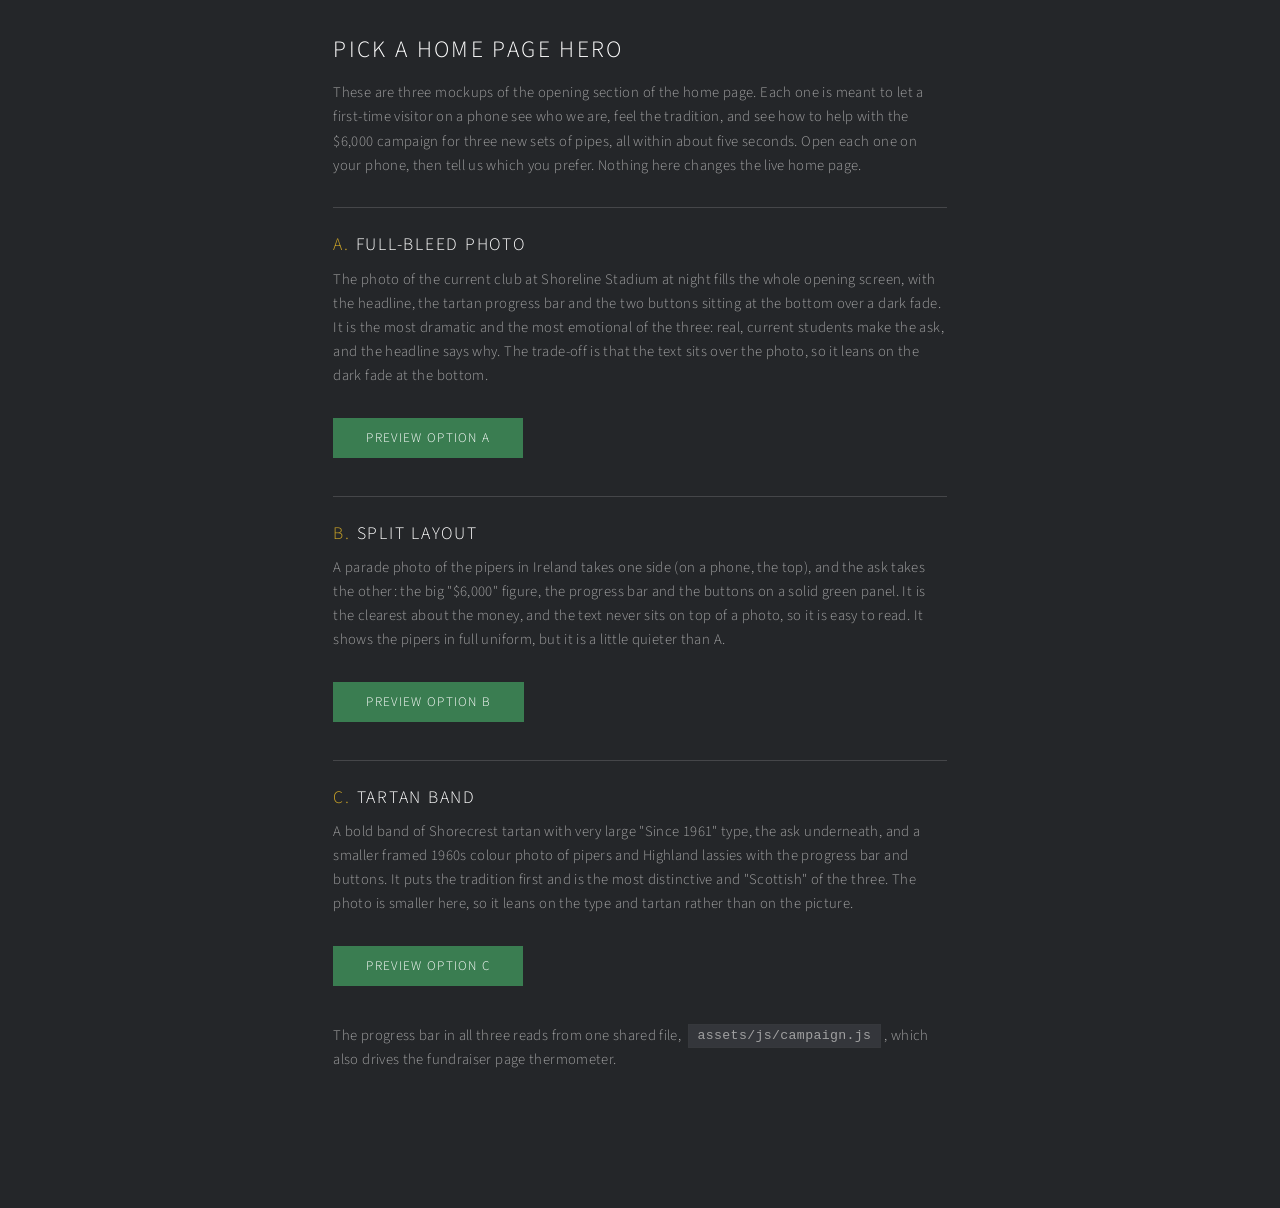
==== commit 259cd650: "Rebuild hero mockups from current index and real club photos (#9) Co-Authored-By: Claude Sonnet 5.5 " ====
--- a/mockups/index.html
+++ b/mockups/index.html
@@ -16,19 +16,19 @@
 
 			<div class="option">
 				<h2><span class="tag">A.</span> Full-bleed photo</h2>
-				<p>The sunset piper photo fills the whole opening screen, with the headline, the tartan progress bar and the two buttons sitting at the bottom over a dark fade. It is the most dramatic and the most emotional of the three: the photo does the work of the tradition and the headline makes the ask. The trade-off is that the text sits on a photo, so it depends on the picture staying dark enough at the bottom.</p>
+				<p>The photo of the current club at Shoreline Stadium at night fills the whole opening screen, with the headline, the tartan progress bar and the two buttons sitting at the bottom over a dark fade. It is the most dramatic and the most emotional of the three: real, current students make the ask, and the headline says why. The trade-off is that the text sits over the photo, so it leans on the dark fade at the bottom.</p>
 				<p><a href="hero-a.html" class="button primary">Preview option A</a></p>
 			</div>
 
 			<div class="option">
 				<h2><span class="tag">B.</span> Split layout</h2>
-				<p>The photo of the band leading the team onto the field takes one side (on a phone, the top), and the ask takes the other: the big "$6,000" figure, the progress bar and the buttons on a solid green panel. It is the clearest about the money, and the text never sits on top of a photo, so it is easy to read. It shows the students in uniform, but it is a little quieter than A.</p>
+				<p>A parade photo of the pipers in Ireland takes one side (on a phone, the top), and the ask takes the other: the big "$6,000" figure, the progress bar and the buttons on a solid green panel. It is the clearest about the money, and the text never sits on top of a photo, so it is easy to read. It shows the pipers in full uniform, but it is a little quieter than A.</p>
 				<p><a href="hero-b.html" class="button primary">Preview option B</a></p>
 			</div>
 
 			<div class="option">
 				<h2><span class="tag">C.</span> Tartan band</h2>
-				<p>A bold band of Shorecrest tartan with very large "Since 1961" type, the ask underneath, and a smaller photo of the drummers with the progress bar and buttons. It puts the tradition first and is the most distinctive and "Scottish" of the three. The photo is smaller here, so it leans on the type and tartan rather than on the picture.</p>
+				<p>A bold band of Shorecrest tartan with very large "Since 1961" type, the ask underneath, and a smaller framed 1960s colour photo of pipers and Highland lassies with the progress bar and buttons. It puts the tradition first and is the most distinctive and "Scottish" of the three. The photo is smaller here, so it leans on the type and tartan rather than on the picture.</p>
 				<p><a href="hero-c.html" class="button primary">Preview option C</a></p>
 			</div>
 
--- a/assets/css/pipers.css
+++ b/assets/css/pipers.css
@@ -110,17 +110,20 @@
 /* Reading-page layout, shared by history.html and fundraiser.html. */
 
 	#history,
+	#events,
 	#fundraiser {
 		padding: 3em 2em 3em 2em;
 	}
 
 	#history .history-content,
+	#events .history-content,
 	#fundraiser .history-content {
 		margin: 0 auto;
 		max-width: 46em;
 	}
 
 		#history h1,
+		#events h1,
 		#fundraiser h1 {
 			border-bottom: solid 1px #36383c;
 			font-size: 1.75em;
@@ -129,17 +132,20 @@
 		}
 
 		#history h2,
+		#events h2,
 		#fundraiser h2 {
 			color: #c9a227;
 			margin-top: 2.25em;
 		}
 
 		#history p,
+		#events p,
 		#fundraiser p {
 			color: #a0a0a1;
 		}
 
 		#history hr,
+		#events hr,
 		#fundraiser hr {
 			border-bottom: solid 1px #36383c;
 			margin: 3em 0;
@@ -151,6 +157,7 @@
 	@media screen and (max-width: 736px) {
 
 		#history,
+		#events,
 		#fundraiser {
 			padding: 4.5em 1.25em 3em 1.25em;
 		}
@@ -271,6 +278,41 @@
 	.gold {
 		color: #c9a227;
 	}
+
+/* Events page (events.html): upcoming-event list. */
+
+	.event-list {
+		list-style: none;
+		margin: 0 0 2em 0;
+		padding: 0;
+	}
+
+		.event-list li {
+			border-left: solid 3px #c9a227;
+			margin: 0 0 1.5em 0;
+			padding: 0.25em 0 0.25em 1.25em;
+		}
+
+		.event-list .event-date {
+			color: #c9a227;
+			font-size: 0.8em;
+			font-weight: 600;
+			letter-spacing: 0.1em;
+			text-transform: uppercase;
+		}
+
+		.event-list .event-name {
+			color: #ffffff;
+			display: block;
+			font-size: 1.25em;
+			margin: 0.15em 0 0.35em 0;
+		}
+
+		.event-list .event-details {
+			color: #a0a0a1;
+			margin: 0 0 0.5em 0;
+		}
+
 /* ==== Donate button (campaign; issue #3) ====
    Gold pill in the header nav, added by nav.js. To remove after the
    campaign, delete this block and the Donate line in assets/js/nav.js. */
@@ -323,3 +365,284 @@
 			}
 
 	}
+
+/* ==========================================================================
+   Shorecrest heritage identity (issue #6).
+   Restrained touches that tie the site to the school: the piper mascot as
+   an emblem beside the site title, a Gordon tartan rule under the header,
+   gold section accents on the history page, and "yearbook" matting for the
+   vintage images. Colours come from the Gordon tartan used in the
+   fundraiser thermometer (green #1d3a22, navy #20304f, gold #c9a227).
+   Contrast (see the accessibility block below): gold #c9a227 is 6.27:1 on
+   the page; dark caption text #3b3326 on the cream mat #ece3cb is 9.7:1.
+   Keep this block ABOVE the accessibility block, which must stay last.
+   ========================================================================== */
+
+/* Piper emblem: a round badge (images/emblem.png, the mascot flattened onto
+   cream with a gold ring so its black coat does not vanish on the dark
+   header). Drawn with CSS so no markup or nav.js change is needed. Purely
+   decorative, so it is not announced by screen readers. */
+
+	#header h1 a:before {
+		background: url("../../images/emblem.png") center / contain no-repeat;
+		content: '';
+		display: inline-block;
+		height: 2.1em;
+		margin: -0.3em 0.55em 0 0;
+		vertical-align: middle;
+		width: 2.1em;
+	}
+
+/* Gordon tartan rule along the bottom edge of the header: the same green,
+   navy and gold sett as the fundraiser thermometer, as a tiny inline SVG
+   tile. The tile is shown from y=18 so the gold crossing bars appear. */
+
+	#header:after {
+		background-image: url("data:image/svg+xml,%3Csvg xmlns='http://www.w3.org/2000/svg' width='64' height='64'%3E%3Crect width='64' height='64' fill='%231d3a22'/%3E%3Crect x='24' width='16' height='64' fill='%2320304f' fill-opacity='.85'/%3E%3Crect x='20' width='4' height='64' fill='%23c9a227' fill-opacity='.9'/%3E%3Crect x='40' width='4' height='64' fill='%23c9a227' fill-opacity='.9'/%3E%3Crect y='24' width='64' height='16' fill='%2320304f' fill-opacity='.85'/%3E%3Crect y='20' width='64' height='4' fill='%23c9a227' fill-opacity='.9'/%3E%3Crect y='40' width='64' height='4' fill='%23c9a227' fill-opacity='.9'/%3E%3Crect x='32' width='2' height='64' fill='%23101418' fill-opacity='.7'/%3E%3Crect y='32' width='64' height='2' fill='%23101418' fill-opacity='.7'/%3E%3C/svg%3E");
+		background-position: 0 -18px;
+		content: '';
+		display: block;
+		height: 8px;
+		left: 0;
+		pointer-events: none;
+		position: absolute;
+		right: 0;
+		top: 0;
+	}
+
+	/* On phones the header sits at the top of the screen, so the rule goes
+	   on its lower edge; on larger screens the header is a bar at the
+	   bottom and the rule sits on its upper edge. */
+
+	@media screen and (max-width: 736px) {
+
+		#header:after {
+			bottom: 0;
+			top: auto;
+		}
+
+	}
+
+/* Gold accents on the history page: a short gold rule under each section
+   heading, and a gold rule under the page title. */
+
+	#history h1 {
+		border-bottom-color: #c9a227;
+	}
+
+	#history h2:after {
+		background: #c9a227;
+		content: '';
+		display: block;
+		height: 2px;
+		margin-top: 0.6em;
+		width: 2.5em;
+	}
+
+/* Yearbook-style framing for the vintage images: a cream mat with a thin
+   gold keyline, serif caption underneath. Add class "heritage" to a
+   .history-photo figure. */
+
+	.history-photo.heritage {
+		background: #ece3cb;
+		border: solid 1px #c9a227;
+		box-shadow: inset 0 0 0 5px #ece3cb, inset 0 0 0 6px rgba(201, 162, 39, 0.55);
+		padding: 1.1em 1.1em 0 1.1em;
+	}
+
+		.history-photo.heritage img {
+			border: solid 1px rgba(59, 51, 38, 0.35);
+		}
+
+		.history-photo.heritage figcaption {
+			color: #3b3326;
+			font-family: Georgia, "Times New Roman", serif;
+			font-size: 0.85em;
+			font-style: italic;
+			padding: 0.8em 0.25em 1em 0.25em;
+			text-align: center;
+		}
+
+	/* Two yearbook pages side by side; they stack on narrow screens. */
+
+	.heritage-pages {
+		align-items: flex-start;
+		display: flex;
+		gap: 1em;
+	}
+
+		.heritage-pages img {
+			flex: 1 1 0;
+			min-width: 0;
+			width: 50%;
+		}
+
+	@media screen and (max-width: 736px) {
+
+		.heritage-pages {
+			flex-direction: column;
+		}
+
+			.heritage-pages img {
+				width: 100%;
+			}
+
+	}
+
+/* ==========================================================================
+   Accessibility and mobile pass (issue #13). Appended last so it wins.
+   Hues are unchanged; only lightness is nudged to reach WCAG AA.
+   Contrast figures are against the real backgrounds (page #242629,
+   panels/inputs #34363b, header #1f2224).
+   ========================================================================== */
+
+/* Grey #707071 was 2.44:1 on the #34363b panels. #9e9e9f is 4.52:1.
+   (#a0a0a1 body text is 5.81:1 on the page and 4.63:1 on panels: fine.) */
+
+	.history-photo figcaption,
+	.meter .meter-note {
+		color: #9e9e9f;
+	}
+
+	.meter svg text {
+		fill: #9e9e9f;
+	}
+
+	::-webkit-input-placeholder {
+		color: #9e9e9f !important;
+	}
+
+	:-moz-placeholder {
+		color: #9e9e9f !important;
+	}
+
+	::-moz-placeholder {
+		color: #9e9e9f !important;
+	}
+
+	:-ms-input-placeholder {
+		color: #9e9e9f !important;
+	}
+
+	::placeholder {
+		color: #9e9e9f !important;
+	}
+
+/* Footer copyright #505051 was 1.88:1 on the panel. #8c8c8d is 4.52:1. */
+
+	#footer .copyright {
+		color: #8c8c8d;
+	}
+
+/* White text on the green #4f9e69 was 3.27:1 (primary buttons, active nav
+   item). #3a7d51 (already used for the pressed state) is 4.96:1. Hover
+   goes darker, not lighter, so white text stays above 4.5:1. */
+
+	input[type="submit"].primary,
+	input[type="reset"].primary,
+	input[type="button"].primary,
+	button.primary,
+	.button.primary,
+	#header nav > ul > li a.active {
+		background-color: #3a7d51;
+	}
+
+		input[type="submit"].primary:hover,
+		input[type="reset"].primary:hover,
+		input[type="button"].primary:hover,
+		button.primary:hover,
+		.button.primary:hover {
+			background-color: #33704a;
+		}
+
+/* Keyboard focus. Gold #c9a227 is 6.27:1 on the page, 5.0:1 on panels and
+   6.61:1 on the header, so it is visible everywhere. Negative offsets keep
+   the ring inside the header links and gallery tiles, which would clip it. */
+
+	a:focus-visible,
+	button:focus-visible,
+	input:focus-visible,
+	select:focus-visible,
+	textarea:focus-visible,
+	[tabindex]:focus-visible {
+		outline: 3px solid #c9a227;
+		outline-offset: 2px;
+	}
+
+	#header a:focus-visible,
+	#main .thumb > a.image:focus-visible {
+		outline-offset: -3px;
+	}
+
+	input[type="text"]:focus-visible,
+	textarea:focus-visible {
+		outline-offset: 0;
+	}
+
+	/* The footer panel takes focus from script when it opens; no ring on
+	   the whole panel. */
+
+	#footer:focus {
+		outline: 0;
+	}
+
+/* Footer panel: it slides off-screen when closed but its links and form
+   fields were still reachable with Tab. Hide it from the keyboard and
+   screen readers until it is open (hide after the slide-out finishes). */
+
+	.panel {
+		visibility: hidden;
+		transition: transform 0.5s ease, visibility 0s linear 0.5s;
+	}
+
+	.panel.active {
+		visibility: visible;
+		transition: transform 0.5s ease, visibility 0s linear 0s;
+	}
+
+/* Nothing should scroll sideways at 320px: let long words and URLs wrap.
+   Checked by reading the CSS: .meter svg is width:100% / max-width:420px,
+   .history-photo img is width:100%, and the phone header (<=736px) wraps
+   its nav with flex-wrap, so no other change is needed. */
+
+	#history,
+	#events,
+	#fundraiser {
+		overflow-wrap: break-word;
+	}
+
+	/* The large Donate button (nowrap, 2.5em side padding) is about as wide
+	   as a 320px screen's content box; trim its side padding on phones. */
+
+	@media screen and (max-width: 480px) {
+
+		.button {
+			padding-left: 1.5em;
+			padding-right: 1.5em;
+		}
+
+	}
+
+/* Phone header nav: wrap generically inside the viewport, however many
+   items there are (a Donate pill may be added), with no per-item widths.
+   Checked in headless Chrome at 335px and 390px frames (320px and 375px
+   plus a classic scrollbar): the nav wraps onto a second row and nothing
+   is clipped or scrolls sideways. */
+
+	@media screen and (max-width: 736px) {
+
+		#header nav {
+			max-width: 100%;
+		}
+
+		#header nav > ul {
+			flex-wrap: wrap;
+			max-width: 100%;
+		}
+
+		#header nav > ul > li {
+			flex: 0 1 auto;
+			max-width: 100%;
+		}
+
+	}
--- a/mockups/hero.css
+++ b/mockups/hero.css
@@ -184,7 +184,7 @@
 		height: 100%;
 		left: 0;
 		object-fit: cover;
-		object-position: 36% 30%;
+		object-position: 46% 40%;
 		position: absolute;
 		top: 0;
 		width: 100%;
@@ -234,7 +234,7 @@
 		display: block;
 		height: 100%;
 		object-fit: cover;
-		object-position: 50% 45%;
+		object-position: 22% 78%;
 		width: 100%;
 	}
 
@@ -296,7 +296,7 @@
 		height: min(150px, 20vh);
 		margin: 0 0 20px 0;
 		object-fit: cover;
-		object-position: 50% 35%;
+		object-position: 50% 45%;
 		width: 100%;
 	}
 
